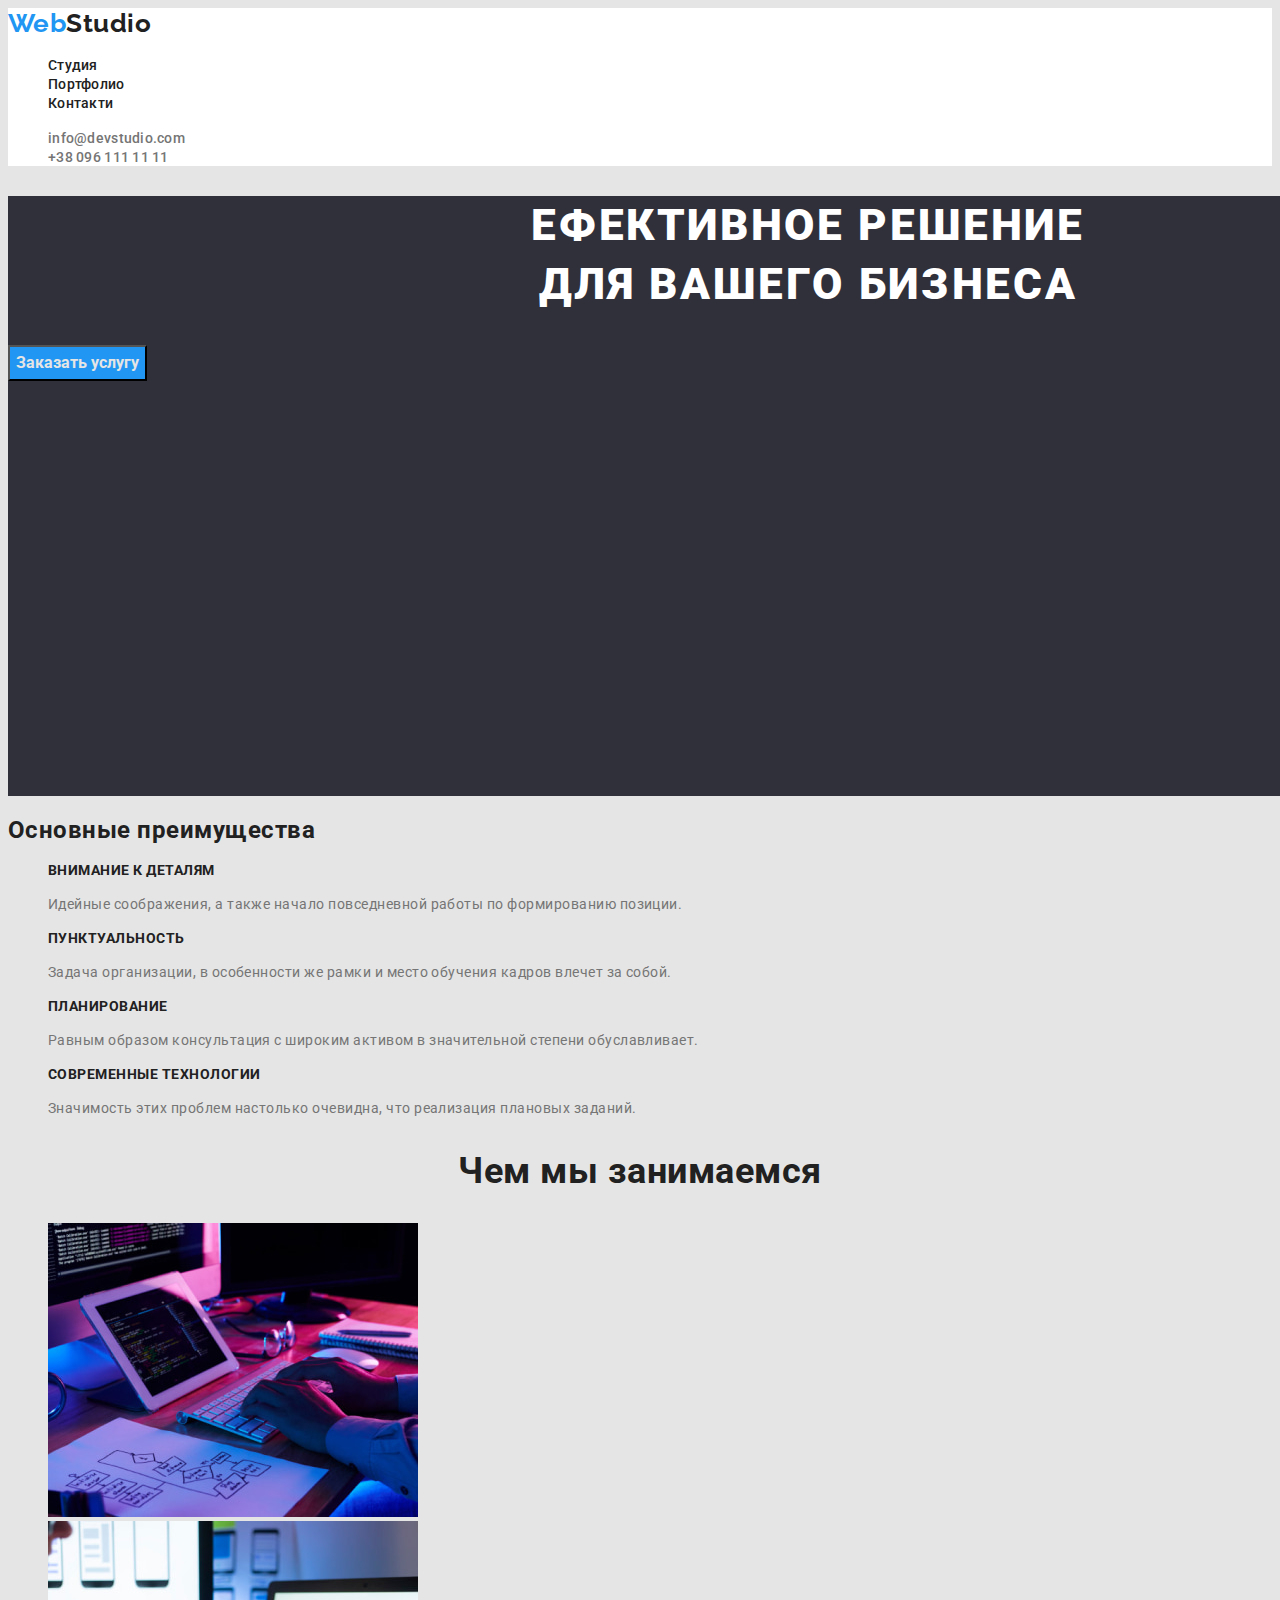
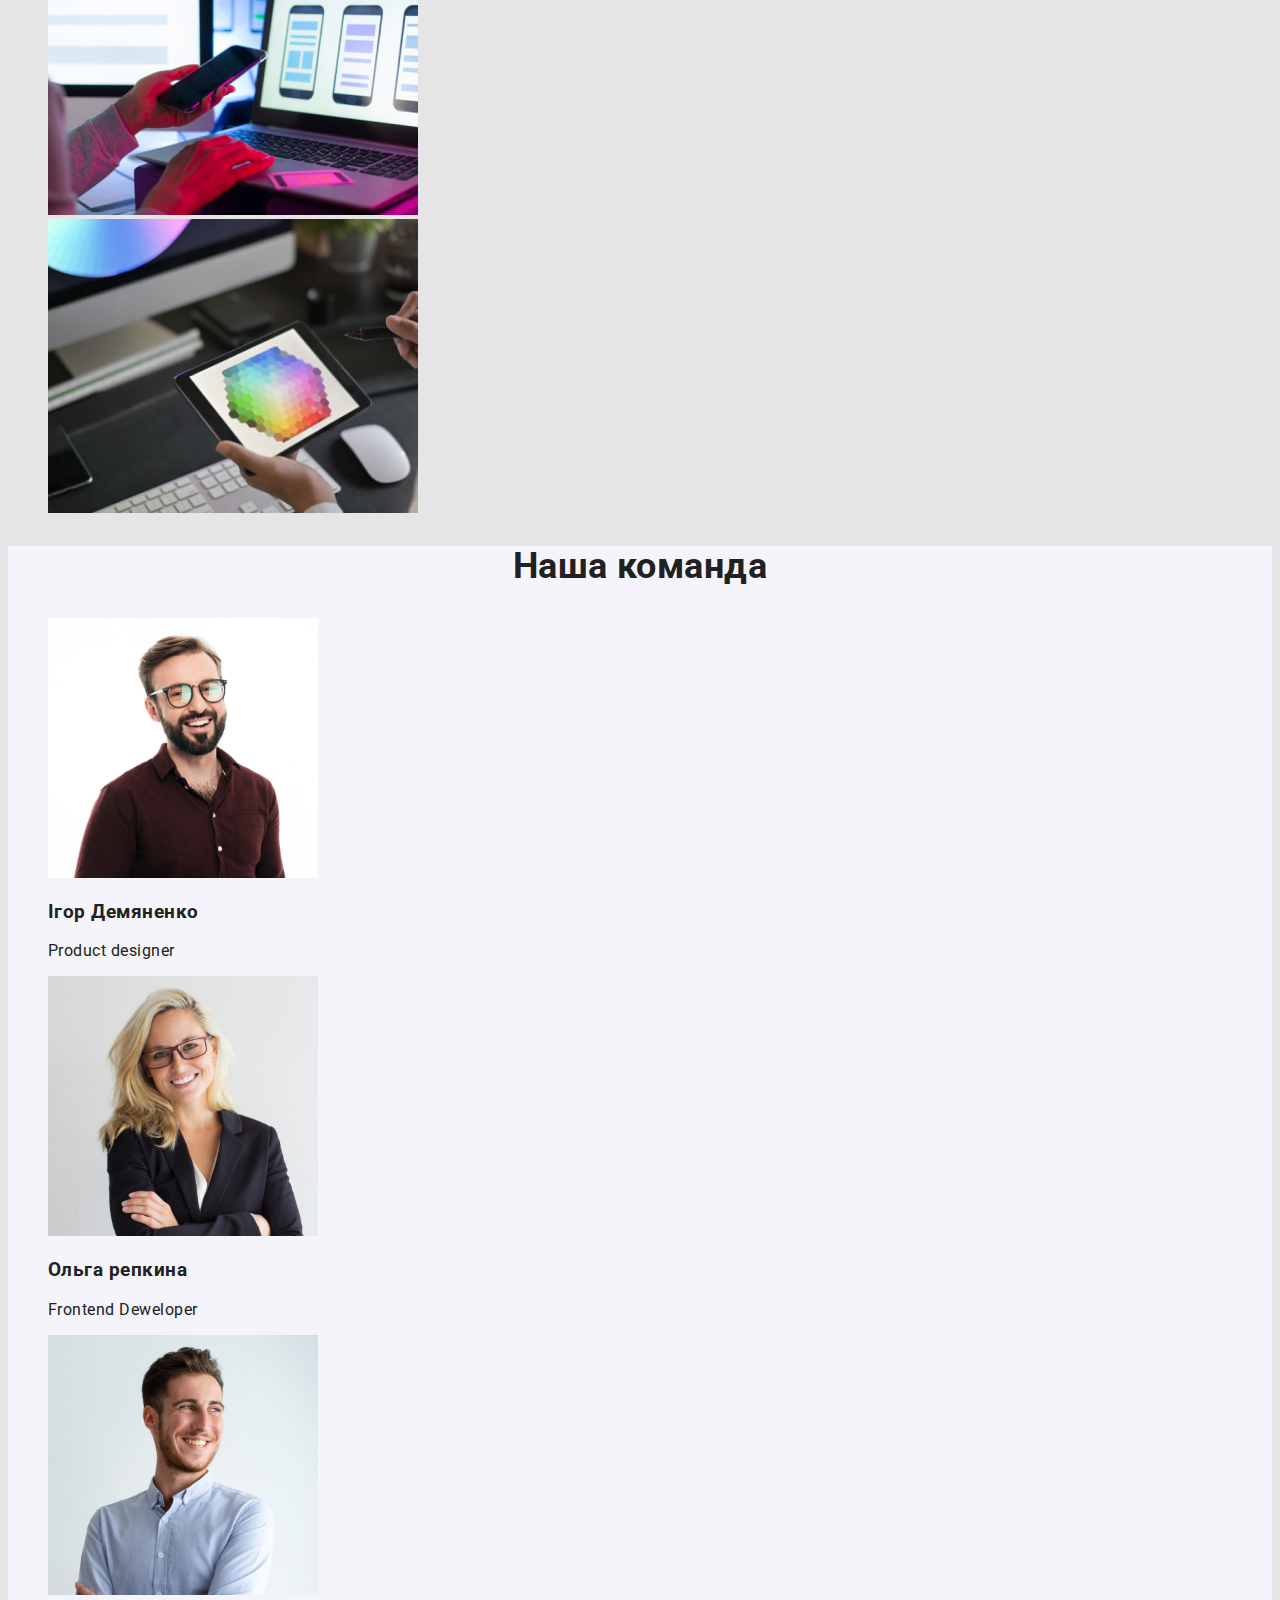
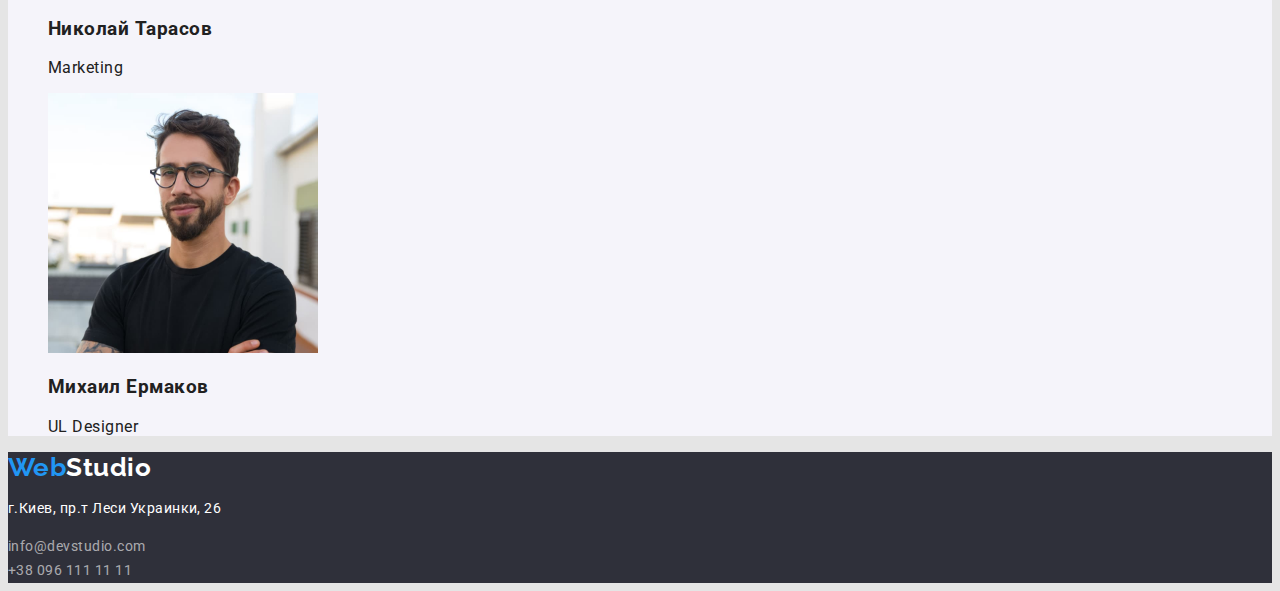
==== index.html @ 2da5a62d "Initial commit" ====
<!DOCTYPE html>
<html lang="ru">
  <head>
    <meta charset="UTF-8" />
    <meta http-equiv="X-UA-Compatible" content="IE=edge" />
    <meta name="viewport" content="width=device-width, initial-scale=1.0" />
    <title>WebStudio</title>
    <link rel="preconnect" href="https://fonts.googleapis.com" />
    <link rel="preconnect" href="https://fonts.gstatic.com" crossorigin />
    <link
      href="https://fonts.googleapis.com/css2?family=Raleway:wght@700&family=Roboto:wght@400;500;700;900&display=swap"
      rel="stylesheet"
    />
    <link rel="stylesheet" href="./css/styles.css" />
  </head>
  <body>
    <!--Header-->
    <header class="header">
      <nav>
        <a class="logo-top" href="./index.html"><span class="web">Web</span>Studio</a>
        <ul class="navigation">
          <li><a class="nav-link" href="./studio.html">Студия</a></li>
          <li>
            <a class="nav-link" href="./portfolio.html">Портфолио</a>
          </li>
          <li><a class="nav-link" href="#">Контакти</a></li>
        </ul>
      </nav>
      <ul>
        <li><a class="top-contact" href="mailto:info@devstudio.com">info@devstudio.com</a></li>
        <li><a class="top-contact" href="tel:+380961111111">+38 096 111 11 11</a></li>
      </ul>
    </header>

    <!--title-->
    <main>
      <section class="first-sec">
        <h1 class="main-title">
          Eфективное решение<br />
          для вашего бизнеса
        </h1>
        <button class="btn primary" type="button">Заказать услугу</button>
      </section>

      <!--advantages-->
      <section class="advantages">
        <h2 class="advantages-title">Основные преимущества</h2>
        <ul class="adv-list">
          <li class="adv-item">
            <h3 class="adv-title">Внимание к деталям</h3>
            <p class="adv-text">
              Идейные соображения, а также начало повседневной работы по формированию позиции.
            </p>
          </li>
          <li class="adv-item">
            <h3 class="adv-title">Пунктуальность</h3>
            <p class="adv-text">
              Задача организации, в особенности же рамки и место обучения кадров влечет за собой.
            </p>
          </li>
          <li class="adv-item">
            <h3 class="adv-title">Планирование</h3>
            <p class="adv-text">
              Равным образом консультация с широким активом в значительной степени обуславливает.
            </p>
          </li>
          <li class="adv-item">
            <h3 class="adv-title">Современные технологии</h3>
            <p class="adv-text">
              Значимость этих проблем настолько очевидна, что реализация плановых заданий.
            </p>
          </li>
        </ul>
      </section>

      <!--our-work-->
      <section class="our-work">
        <h2 class="section-title">Чем мы занимаемся</h2>
        <ul class="work-list">
          <li class="work-item">
            <img class="work-image" src="./images/work/box1.jpg" alt="разметка" />
          </li>
          <li class="work-item">
            <img class="work-image" src="./images/work/box2.jpg" alt="подбор стилей" />
          </li>
          <li class="work-item">
            <img class="work-image" src="./images/work/box3.jpg" alt="подбор цветов" />
          </li>
        </ul>
      </section>
      <!--Our-team-->
      <section class="our-members names">
        <h2 class="section-title">Наша команда</h2>
        <ul class="team-list">
          <li class="team-member">
            <img src="./images/employees/emp1.jpg" alt="Ігор Демяненко" width="270" />
            <h3 class="mbr-name">Ігор Демяненко</h3>
            <p class="mbr-text">Product designer</p>
          </li>
          <li class="team-member">
            <img src="./images/employees/emp2.jpg" alt="Ольга репкина" width="270" />
            <h3 class="mbr-name">Ольга репкина</h3>
            <p class="mbr-text">Frontend Deweloper</p>
          </li>

          <li class="team-member">
            <img src="./images/employees/emp3.jpg" alt="Николай Тарасов" width="270" />
            <h3 class="mbr-name">Николай Тарасов</h3>
            <p class="mbr-text">Marketing</p>
          </li>

          <li class="team-member">
            <img src="./images/employees/emp4.jpg" alt="Михаил Ермаков" width="270" />
            <h3 class="mbr-name">Михаил Ермаков</h3>
            <p class="mbr-text">UL Designer</p>
          </li>
        </ul>
      </section>
    </main>
    <!--footer -->
    <footer class="footer">
      <a class="logo-bot" href="info@dvstudio.com"><span class="web">Web</span>Studio</a>
      <address class="main-adress">
        <p class="street">г.Киев, пр.т Леси Украинки, 26</p>
        <a class="bot-contact" href="mailto:info@devstudio.com">info@devstudio.com</a>
        <br />
        <a class="bot-contact" href="tel:+380961111111">+38 096 111 11 11</a>
      </address>
    </footer>
  </body>
</html>
---- css/styles.css ----
:root {
  --bgc-color-white: #e5e5e5;
  --title-text-color: #212121;
  --accent-color: #2196f3;
  --paragraf-color: #757575;
  --bot-contact-rgb: rgba(255, 255, 255, 0.6);
  --footer-color: #2f303a;
  --main-font: Roboto;
}
body {
  font-family: Roboto, sans-serif;
  background-color: var(--bgc-color-white);
  color: var(--title-text-color);
  letter-spacing: 0.03em;
}

a {
  color: inherit;
  text-decoration: none;
}

ul {
  list-style: none;
}

/* Header */
.header {
  background-color: #ffffff;
}

.logo-top,
.logo-bot,
.web {
  font-family: 'Raleway';
  font-weight: 700;
  font-size: 26px;
  line-height: 1.2;
}

.logo-bot {
  color: #ffffff;
}
.web {
  color: var(--accent-color);
}

/* Main Nav */

.navigation .nav-link {
  color: var(--title-text-color);
  font-weight: 500;
  font-size: 14px;
  line-height: 1.14;
  letter-spacing: 0.02em;
}
.nav-link:hover,
.nav-link:focus,
.nav-link:active {
  color: var(--accent-color);
}

/* Contact */
.top-contact {
  font-weight: 500;
  font-size: 14px;
  line-height: 1.14;
  letter-spacing: 0.02em;
  color: var(--paragraf-color);
}

.top-contact:hover,
.top-contact:focus {
  color: var(--accent-color);
}

/* title-section */
.first-sec {
  width: 1600px;
  height: 600px;
  left: 0px;
  top: 80px;
  background-color: var(--footer-color);
}
.main-title {
  font-weight: 900;
  font-size: 44px;
  line-height: 1.36;
  text-align: center;
  letter-spacing: 0.06em;
  text-transform: uppercase;
  color: #ffffff;
}

.btn {
  font-family: inherit;
  cursor: pointer;
  text-align: center;
}
.btn.primary {
  font-weight: 700;
  font-size: 16px;
  line-height: 1.9;
  background-color: var(--accent-color);
  color: var(--bgc-color-white);
}

.btn.secondary {
  font-weight: 500;
  font-size: 16px;
  line-height: 1.6;
  background-color: #f5f4fa;
}
.btn.secondary:hover,
.btn.secondary:focus {
  background-color: var(--accent-color);
  color: var(--bgc-color-white);
}

/* advantages */
.adv-title {
  font-weight: 700;
  font-size: 14px;
  line-height: 1.14;
  text-transform: uppercase;
  color: var(--title-color-black);
}
.adv-text {
  font-size: 14px;
  line-height: 1.71;
  color: var(--paragraf-color);
}
/* Our-work */
.section-title {
  font-weight: 700;
  font-size: 36px;
  line-height: 1.16;
  text-align: center;
}

/* Our Team */
.names {
  background-color: #f5f4fa;
}

/* Footer */

.footer {
  background-color: var(--footer-color);
}

.main-adress {
  font-style: normal;
  font-size: 14px;
  line-height: 1.71;
  color: var(--bot-contact-rgb);
}
.street {
  color: #ffffff;
}

.bot-contact:hover,
.bot-contact:focus {
  color: var(--accent-color);
}

/* portfolio title */
.prt-title {
  font-weight: 700;
  font-size: 18px;
  line-height: 2;
  letter-spacing: 0.06em;
}
/* portfolio text */
.prt-text {
  font-size: 16px;
  line-height: 1.9;
  color: var(--paragraf-color);
}
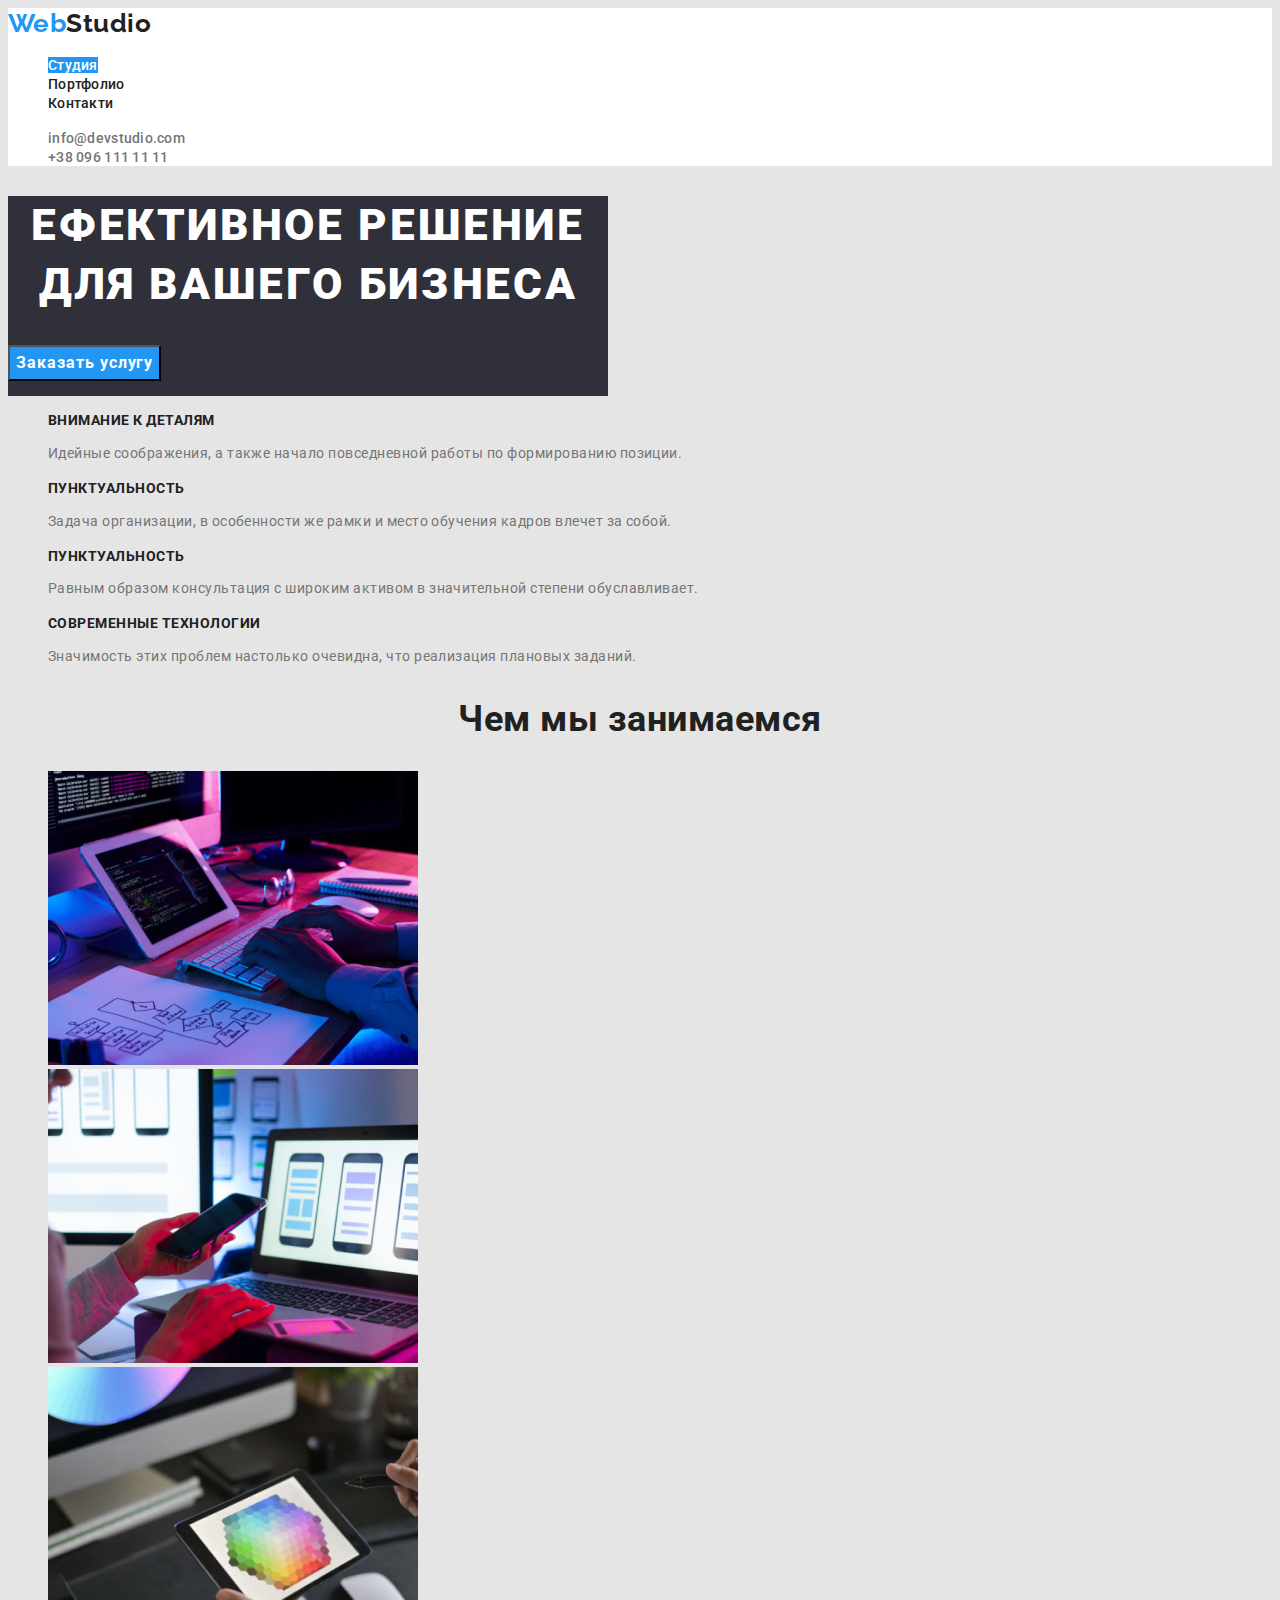
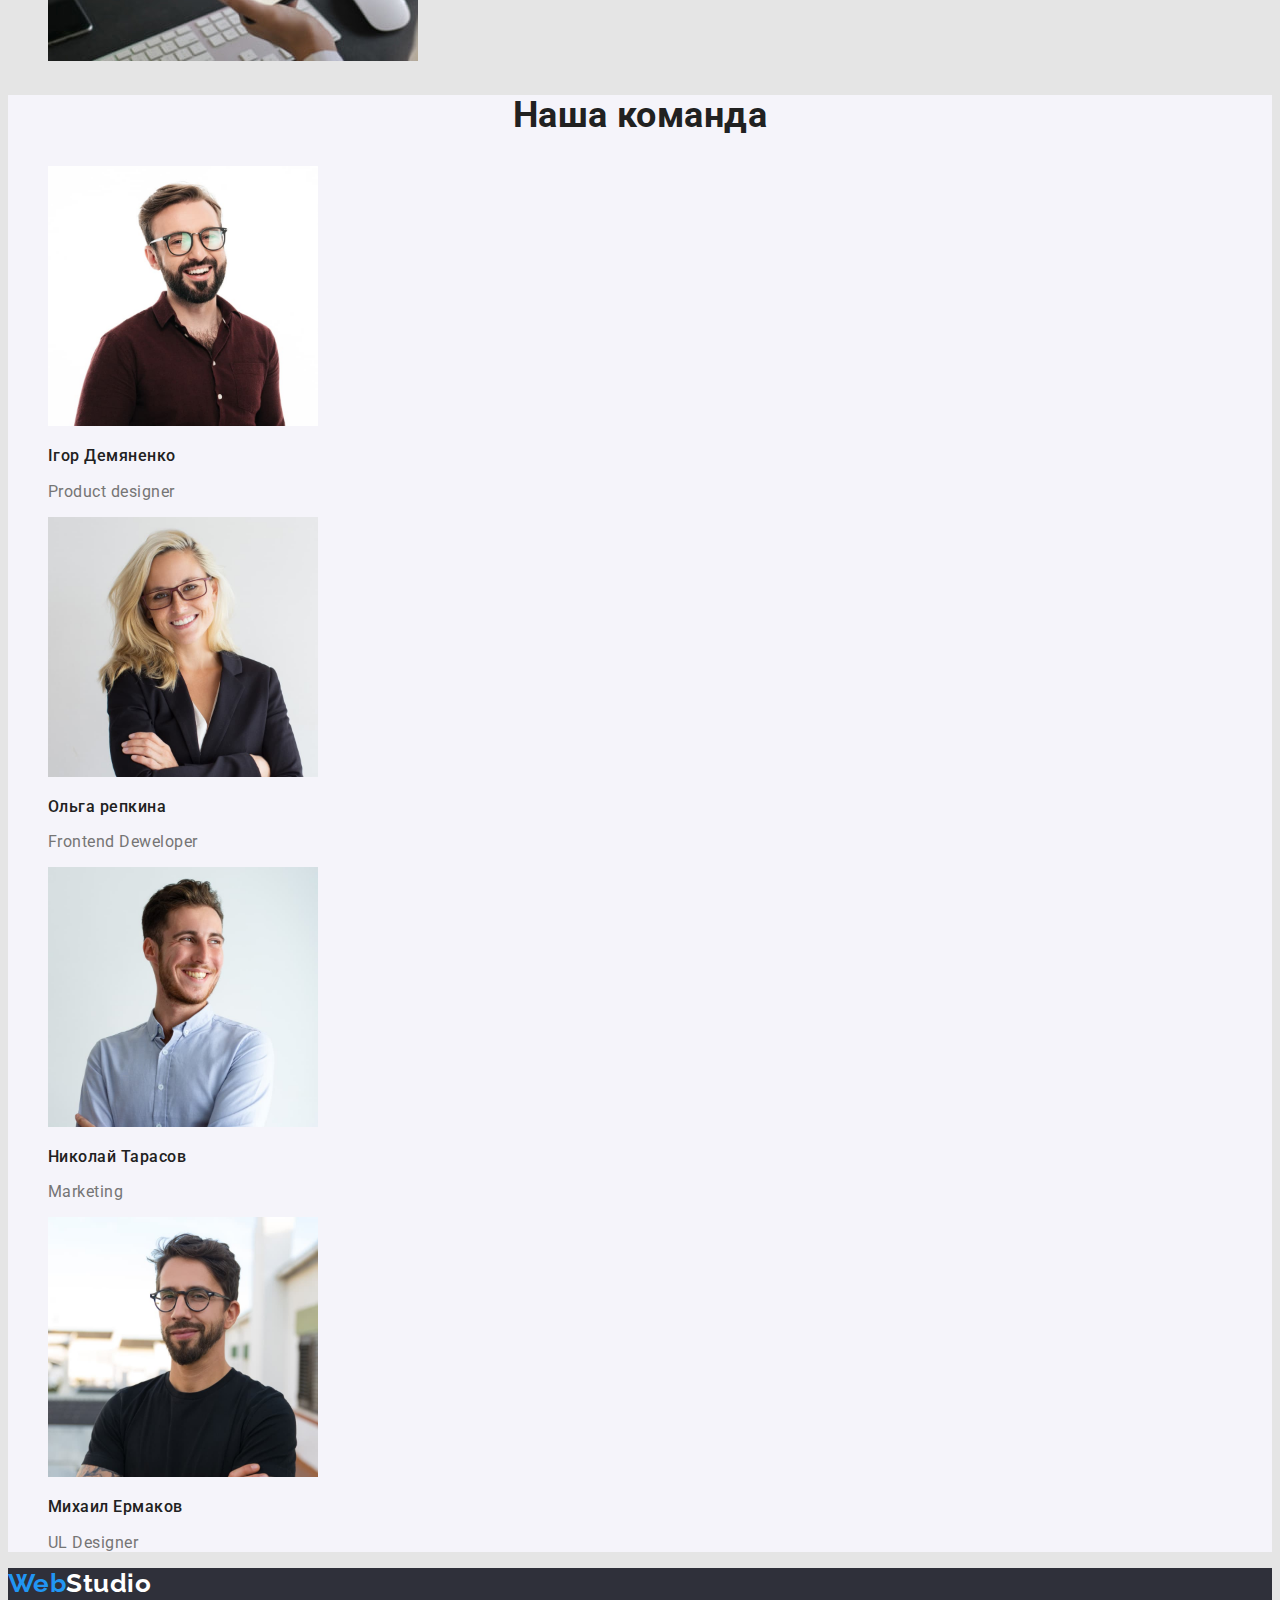
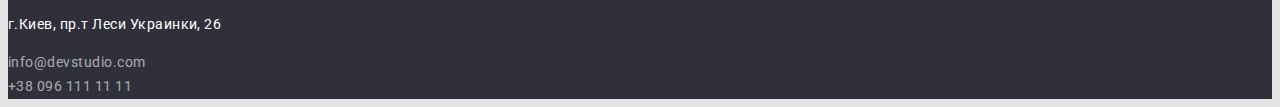
==== commit 3db93131: "ss" ====
--- a/index.html
+++ b/index.html
@@ -14,16 +14,20 @@
     <link rel="stylesheet" href="./css/styles.css" />
   </head>
   <body>
-    <!--Header-->
+    <!-- Header -->
     <header class="header">
       <nav>
         <a class="logo-top" href="./index.html"><span class="web">Web</span>Studio</a>
         <ul class="navigation">
-          <li><a class="nav-link" href="./studio.html">Студия</a></li>
+          <li>
+            <a class="nav-link current" href="./index.html">Студия</a>
+          </li>
           <li>
             <a class="nav-link" href="./portfolio.html">Портфолио</a>
           </li>
-          <li><a class="nav-link" href="#">Контакти</a></li>
+          <li>
+            <a class="nav-link" href="./portfolio.html">Контакти</a>
+          </li>
         </ul>
       </nav>
       <ul>
@@ -31,7 +35,6 @@
         <li><a class="top-contact" href="tel:+380961111111">+38 096 111 11 11</a></li>
       </ul>
     </header>
-
     <!--title-->
     <main>
       <section class="first-sec">
@@ -42,48 +45,47 @@
         <button class="btn primary" type="button">Заказать услугу</button>
       </section>
 
-      <!--advantages-->
-      <section class="advantages">
-        <h2 class="advantages-title">Основные преимущества</h2>
-        <ul class="adv-list">
-          <li class="adv-item">
-            <h3 class="adv-title">Внимание к деталям</h3>
-            <p class="adv-text">
+      <!--Advantages-->
+      <section>
+        <h2 class="hidden">Преимущества</h2>
+        <ul>
+          <li>
+            <h3 class="advantages-title">Внимание к деталям</h3>
+            <p class="advantages-text">
               Идейные соображения, а также начало повседневной работы по формированию позиции.
             </p>
           </li>
-          <li class="adv-item">
-            <h3 class="adv-title">Пунктуальность</h3>
-            <p class="adv-text">
+          <li>
+            <h3 class="advantages-title">Пунктуальность</h3>
+            <p class="advantages-text">
               Задача организации, в особенности же рамки и место обучения кадров влечет за собой.
             </p>
           </li>
-          <li class="adv-item">
-            <h3 class="adv-title">Планирование</h3>
-            <p class="adv-text">
+          <li>
+            <h3 class="advantages-title">Пунктуальность</h3>
+            <p class="advantages-text">
               Равным образом консультация с широким активом в значительной степени обуславливает.
             </p>
           </li>
-          <li class="adv-item">
-            <h3 class="adv-title">Современные технологии</h3>
-            <p class="adv-text">
+          <li>
+            <h3 class="advantages-title">Современные технологии</h3>
+            <p class="advantages-text">
               Значимость этих проблем настолько очевидна, что реализация плановых заданий.
             </p>
           </li>
         </ul>
       </section>
-
       <!--our-work-->
       <section class="our-work">
         <h2 class="section-title">Чем мы занимаемся</h2>
         <ul class="work-list">
-          <li class="work-item">
+          <li>
             <img class="work-image" src="./images/work/box1.jpg" alt="разметка" />
           </li>
-          <li class="work-item">
+          <li>
             <img class="work-image" src="./images/work/box2.jpg" alt="подбор стилей" />
           </li>
-          <li class="work-item">
+          <li>
             <img class="work-image" src="./images/work/box3.jpg" alt="подбор цветов" />
           </li>
         </ul>
@@ -92,24 +94,24 @@
       <section class="our-members names">
         <h2 class="section-title">Наша команда</h2>
         <ul class="team-list">
-          <li class="team-member">
+          <li>
             <img src="./images/employees/emp1.jpg" alt="Ігор Демяненко" width="270" />
             <h3 class="mbr-name">Ігор Демяненко</h3>
             <p class="mbr-text">Product designer</p>
           </li>
-          <li class="team-member">
+          <li>
             <img src="./images/employees/emp2.jpg" alt="Ольга репкина" width="270" />
             <h3 class="mbr-name">Ольга репкина</h3>
             <p class="mbr-text">Frontend Deweloper</p>
           </li>
 
-          <li class="team-member">
+          <li>
             <img src="./images/employees/emp3.jpg" alt="Николай Тарасов" width="270" />
             <h3 class="mbr-name">Николай Тарасов</h3>
             <p class="mbr-text">Marketing</p>
           </li>
 
-          <li class="team-member">
+          <li>
             <img src="./images/employees/emp4.jpg" alt="Михаил Ермаков" width="270" />
             <h3 class="mbr-name">Михаил Ермаков</h3>
             <p class="mbr-text">UL Designer</p>
--- a/css/styles.css
+++ b/css/styles.css
@@ -6,9 +6,10 @@
   --bot-contact-rgb: rgba(255, 255, 255, 0.6);
   --footer-color: #2f303a;
   --main-font: Roboto;
+  --white-color: #ffffff;
 }
 body {
-  font-family: Roboto, sans-serif;
+  font-family: 'Roboto', 'sans-serif';
   background-color: var(--bgc-color-white);
   color: var(--title-text-color);
   letter-spacing: 0.03em;
@@ -23,9 +24,12 @@
   list-style: none;
 }
 
+.hidden {
+  display: none;
+}
 /* Header */
 .header {
-  background-color: #ffffff;
+  background-color: var(--white-color);
 }
 
 .logo-top,
@@ -38,7 +42,7 @@
 }
 
 .logo-bot {
-  color: #ffffff;
+  color: var(--white-color);
 }
 .web {
   color: var(--accent-color);
@@ -53,10 +57,15 @@
   line-height: 1.14;
   letter-spacing: 0.02em;
 }
-.nav-link:hover,
-.nav-link:focus,
-.nav-link:active {
+.navigation .nav-link:hover,
+.navigation .nav-link:focus,
+.navigation .nav-link:active {
   color: var(--accent-color);
+}
+
+.nav-link.current {
+  background-color: var(--accent-color);
+  color: var(--white-color);
 }
 
 /* Contact */
@@ -75,8 +84,8 @@
 
 /* title-section */
 .first-sec {
-  width: 1600px;
-  height: 600px;
+  width: 600px;
+  height: 200px;
   left: 0px;
   top: 80px;
   background-color: var(--footer-color);
@@ -88,50 +97,51 @@
   text-align: center;
   letter-spacing: 0.06em;
   text-transform: uppercase;
-  color: #ffffff;
+  color: var(--white-color);
 }
 
 .btn {
   font-family: inherit;
   cursor: pointer;
   text-align: center;
+  letter-spacing: inherit;
 }
 .btn.primary {
+  position: absolute;
   font-weight: 700;
   font-size: 16px;
   line-height: 1.9;
+  letter-spacing: 0.06em;
   background-color: var(--accent-color);
-  color: var(--bgc-color-white);
+  color: var(--white-color);
 }
 
 .btn.secondary {
   font-weight: 500;
   font-size: 16px;
   line-height: 1.6;
+  text-align: center;
   background-color: #f5f4fa;
 }
 .btn.secondary:hover,
 .btn.secondary:focus {
   background-color: var(--accent-color);
-  color: var(--bgc-color-white);
+  color: var(--white-color);
 }
 
 /* advantages */
-.adv-title {
-  font-weight: 700;
+.advantages-title {
   font-size: 14px;
-  line-height: 1.14;
+  line-height: 1.142;
   text-transform: uppercase;
-  color: var(--title-color-black);
 }
-.adv-text {
+.advantages-text {
   font-size: 14px;
   line-height: 1.71;
   color: var(--paragraf-color);
 }
 /* Our-work */
 .section-title {
-  font-weight: 700;
   font-size: 36px;
   line-height: 1.16;
   text-align: center;
@@ -140,6 +150,17 @@
 /* Our Team */
 .names {
   background-color: #f5f4fa;
+}
+
+.mbr-name {
+  font-weight: 500;
+  font-size: 16px;
+  line-height: 1.2;
+}
+.mbr-text {
+  font-size: 16px;
+  line-height: 1.2;
+  color: var(--paragraf-color);
 }
 
 /* Footer */
@@ -155,7 +176,7 @@
   color: var(--bot-contact-rgb);
 }
 .street {
-  color: #ffffff;
+  color: var(--white-color);
 }
 
 .bot-contact:hover,
@@ -164,8 +185,8 @@
 }
 
 /* portfolio title */
+
 .prt-title {
-  font-weight: 700;
   font-size: 18px;
   line-height: 2;
   letter-spacing: 0.06em;
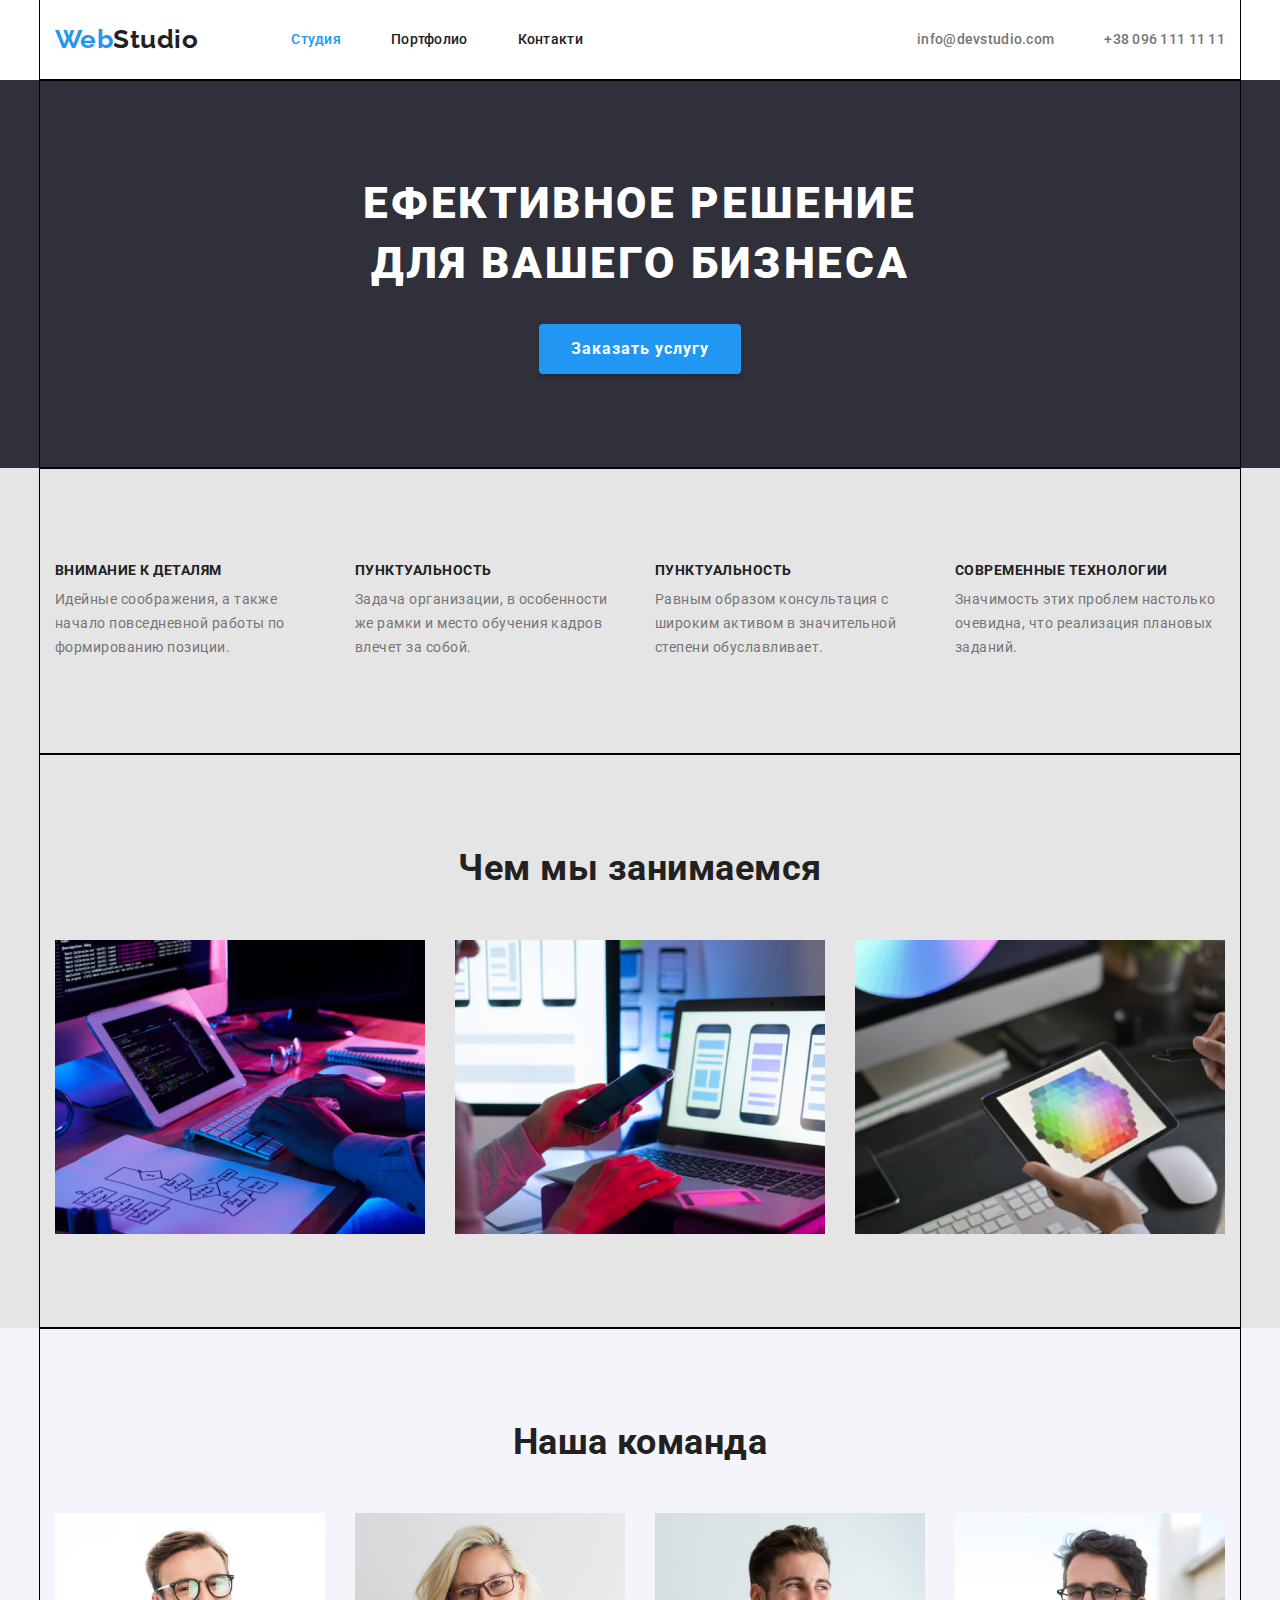
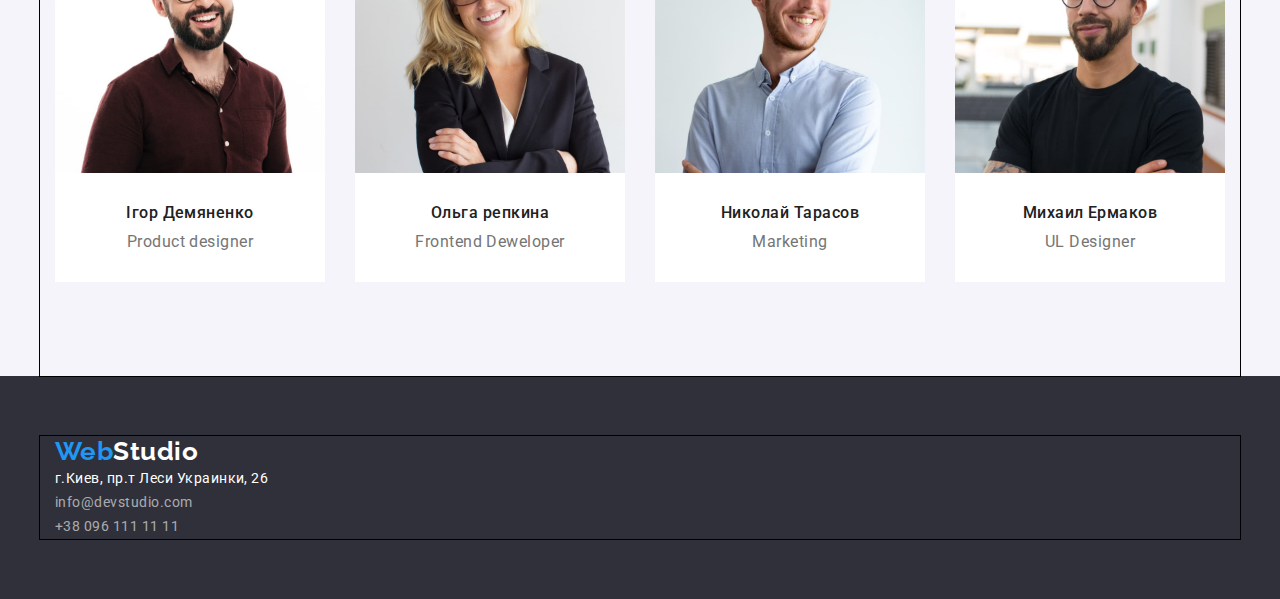
==== commit eab0a419: "flex positionaning" ====
--- a/index.html
+++ b/index.html
@@ -11,123 +11,145 @@
       href="https://fonts.googleapis.com/css2?family=Raleway:wght@700&family=Roboto:wght@400;500;700;900&display=swap"
       rel="stylesheet"
     />
+    <link
+      rel="stylesheet"
+      href="https://cdnjs.cloudflare.com/ajax/libs/modern-normalize/1.1.0/modern-normalize.min.css"
+    />
     <link rel="stylesheet" href="./css/styles.css" />
   </head>
   <body>
     <!-- Header -->
     <header class="header">
-      <nav>
-        <a class="logo-top" href="./index.html"><span class="web">Web</span>Studio</a>
-        <ul class="navigation">
-          <li>
-            <a class="nav-link current" href="./index.html">Студия</a>
+      <div class="container head-nav">
+        <nav class="head-nav">
+          <a class="logo-top" href="./index.html"><span class="web">Web</span>Studio</a>
+          <ul class="navigation">
+            <li class="nav-item">
+              <a class="nav-link current" href="./index.html">Студия</a>
+            </li>
+            <li class="nav-item">
+              <a class="nav-link" href="./portfolio.html">Портфолио</a>
+            </li>
+            <li class="nav-item">
+              <a class="nav-link" href="./portfolio.html">Контакти</a>
+            </li>
+          </ul>
+        </nav>
+        <ul class="contact-list">
+          <li class="contact-item">
+            <a class="top-contact" href="mailto:info@devstudio.com">info@devstudio.com</a>
           </li>
-          <li>
-            <a class="nav-link" href="./portfolio.html">Портфолио</a>
-          </li>
-          <li>
-            <a class="nav-link" href="./portfolio.html">Контакти</a>
+          <li class="contact-item">
+            <a class="top-contact" href="tel:+380961111111">+38 096 111 11 11</a>
           </li>
         </ul>
-      </nav>
-      <ul>
-        <li><a class="top-contact" href="mailto:info@devstudio.com">info@devstudio.com</a></li>
-        <li><a class="top-contact" href="tel:+380961111111">+38 096 111 11 11</a></li>
-      </ul>
+      </div>
     </header>
     <!--title-->
+
     <main>
       <section class="first-sec">
-        <h1 class="main-title">
-          Eфективное решение<br />
-          для вашего бизнеса
-        </h1>
-        <button class="btn primary" type="button">Заказать услугу</button>
+        <div class="container hero">
+          <h1 class="main-title">
+            Eфективное решение<br />
+            для вашего бизнеса
+          </h1>
+          <button class="btn primary" type="button">Заказать услугу</button>
+        </div>
       </section>
 
       <!--Advantages-->
-      <section>
-        <h2 class="hidden">Преимущества</h2>
-        <ul>
-          <li>
-            <h3 class="advantages-title">Внимание к деталям</h3>
-            <p class="advantages-text">
-              Идейные соображения, а также начало повседневной работы по формированию позиции.
-            </p>
-          </li>
-          <li>
-            <h3 class="advantages-title">Пунктуальность</h3>
-            <p class="advantages-text">
-              Задача организации, в особенности же рамки и место обучения кадров влечет за собой.
-            </p>
-          </li>
-          <li>
-            <h3 class="advantages-title">Пунктуальность</h3>
-            <p class="advantages-text">
-              Равным образом консультация с широким активом в значительной степени обуславливает.
-            </p>
-          </li>
-          <li>
-            <h3 class="advantages-title">Современные технологии</h3>
-            <p class="advantages-text">
-              Значимость этих проблем настолько очевидна, что реализация плановых заданий.
-            </p>
-          </li>
-        </ul>
+      <section class="advantages">
+        <div class="container advant">
+          <h2 class="hidden">Преимущества</h2>
+          <ul class="advantages-list">
+            <li class="adv-item">
+              <h3 class="advantages-title">Внимание к деталям</h3>
+              <p class="advantages-text">
+                Идейные соображения, а также начало повседневной работы по формированию позиции.
+              </p>
+            </li>
+            <li class="adv-item">
+              <h3 class="advantages-title">Пунктуальность</h3>
+              <p class="advantages-text">
+                Задача организации, в особенности же рамки и место обучения кадров влечет за собой.
+              </p>
+            </li>
+            <li class="adv-item">
+              <h3 class="advantages-title">Пунктуальность</h3>
+              <p class="advantages-text">
+                Равным образом консультация с широким активом в значительной степени обуславливает.
+              </p>
+            </li>
+            <li class="adv-item">
+              <h3 class="advantages-title">Современные технологии</h3>
+              <p class="advantages-text">
+                Значимость этих проблем настолько очевидна, что реализация плановых заданий.
+              </p>
+            </li>
+          </ul>
+        </div>
       </section>
+
       <!--our-work-->
       <section class="our-work">
-        <h2 class="section-title">Чем мы занимаемся</h2>
-        <ul class="work-list">
-          <li>
-            <img class="work-image" src="./images/work/box1.jpg" alt="разметка" />
-          </li>
-          <li>
-            <img class="work-image" src="./images/work/box2.jpg" alt="подбор стилей" />
-          </li>
-          <li>
-            <img class="work-image" src="./images/work/box3.jpg" alt="подбор цветов" />
-          </li>
-        </ul>
+        <div class="container work">
+          <h2 class="section-title">Чем мы занимаемся</h2>
+          <ul class="work-list">
+            <li class="img-item">
+              <img class="work-image" src="./images/work/box1.jpg" alt="разметка" />
+            </li>
+            <li class="img-item">
+              <img class="work-image" src="./images/work/box2.jpg" alt="подбор стилей" />
+            </li>
+            <li class="img-item">
+              <img class="work-image" src="./images/work/box3.jpg" alt="подбор цветов" />
+            </li>
+          </ul>
+        </div>
       </section>
       <!--Our-team-->
-      <section class="our-members names">
-        <h2 class="section-title">Наша команда</h2>
-        <ul class="team-list">
-          <li>
-            <img src="./images/employees/emp1.jpg" alt="Ігор Демяненко" width="270" />
-            <h3 class="mbr-name">Ігор Демяненко</h3>
-            <p class="mbr-text">Product designer</p>
-          </li>
-          <li>
-            <img src="./images/employees/emp2.jpg" alt="Ольга репкина" width="270" />
-            <h3 class="mbr-name">Ольга репкина</h3>
-            <p class="mbr-text">Frontend Deweloper</p>
-          </li>
+      <section class="our-members">
+        <div class="container team">
+          <h2 class="section-title">Наша команда</h2>
+          <ul class="img-list">
+            <li class="team-item">
+              <img src="./images/employees/emp1.jpg" alt="Ігор Демяненко" width="270" />
+              <h3 class="mbr-name">Ігор Демяненко</h3>
+              <p class="mbr-text">Product designer</p>
+            </li>
+            <li class="team-item">
+              <img src="./images/employees/emp2.jpg" alt="Ольга репкина" width="270" />
+              <h3 class="mbr-name">Ольга репкина</h3>
+              <p class="mbr-text">Frontend Deweloper</p>
+            </li>
 
-          <li>
-            <img src="./images/employees/emp3.jpg" alt="Николай Тарасов" width="270" />
-            <h3 class="mbr-name">Николай Тарасов</h3>
-            <p class="mbr-text">Marketing</p>
-          </li>
+            <li class="team-item">
+              <img src="./images/employees/emp3.jpg" alt="Николай Тарасов" width="270" />
+              <h3 class="mbr-name">Николай Тарасов</h3>
+              <p class="mbr-text">Marketing</p>
+            </li>
 
-          <li>
-            <img src="./images/employees/emp4.jpg" alt="Михаил Ермаков" width="270" />
-            <h3 class="mbr-name">Михаил Ермаков</h3>
-            <p class="mbr-text">UL Designer</p>
-          </li>
-        </ul>
+            <li class="team-item">
+              <img src="./images/employees/emp4.jpg" alt="Михаил Ермаков" width="270" />
+              <h3 class="mbr-name">Михаил Ермаков</h3>
+              <p class="mbr-text">UL Designer</p>
+            </li>
+          </ul>
+        </div>
       </section>
     </main>
     <!--footer -->
     <footer class="footer">
-      <a class="logo-bot" href="info@dvstudio.com"><span class="web">Web</span>Studio</a>
-      <address class="main-adress">
-        <p class="street">г.Киев, пр.т Леси Украинки, 26</p>
-        <a class="bot-contact" href="mailto:info@devstudio.com">info@devstudio.com</a>
-        <br />
-        <a class="bot-contact" href="tel:+380961111111">+38 096 111 11 11</a>
-      </address>
+      <div class="container">
+        <a class="logo-bot" href="info@dvstudio.com"><span class="web">Web</span>Studio</a>
+        <address class="main-adress">
+          <p class="street">г.Киев, пр.т Леси Украинки, 26</p>
+          <a class="bot-contact" href="mailto:info@devstudio.com">info@devstudio.com</a>
+          <br />
+          <a class="bot-contact" href="tel:+380961111111">+38 096 111 11 11</a>
+        </address>
+      </div>
     </footer>
   </body>
 </html>
--- a/css/styles.css
+++ b/css/styles.css
@@ -5,11 +5,12 @@
   --paragraf-color: #757575;
   --bot-contact-rgb: rgba(255, 255, 255, 0.6);
   --footer-color: #2f303a;
+  --white-color: #ffffff;
+  /* Fonts */
   --main-font: Roboto;
-  --white-color: #ffffff;
 }
 body {
-  font-family: 'Roboto', 'sans-serif';
+  font-family: 'Roboto', sans-serif;
   background-color: var(--bgc-color-white);
   color: var(--title-text-color);
   letter-spacing: 0.03em;
@@ -20,7 +21,20 @@
   text-decoration: none;
 }
 
-ul {
+img {
+  display: block;
+}
+
+h1,
+h2,
+h3,
+h4,
+h5,
+h6,
+ul,
+p {
+  margin: 0;
+  padding: 0;
   list-style: none;
 }
 
@@ -30,6 +44,15 @@
 /* Header */
 .header {
   background-color: var(--white-color);
+}
+
+.container {
+  outline: solid 1px black;
+  margin-left: auto;
+  margin-right: auto;
+  width: 1200px;
+  padding-left: 15px;
+  padding-right: 15px;
 }
 
 .logo-top,
@@ -49,8 +72,34 @@
 }
 
 /* Main Nav */
-
+.head-nav {
+  display: flex;
+  align-items: center;
+}
+.navigation {
+  margin-left: 93px;
+}
+
+.contact-list {
+  margin-left: auto;
+}
+.navigation,
+.contact-list {
+  display: flex;
+}
+
+.contact-item:not(:last-child) {
+  margin-right: 50px;
+}
+.nav-item:not(:last-child) {
+  margin-right: 50px;
+}
+.top-contact,
+.nav-link {
+  padding: 32px 0px;
+}
 .navigation .nav-link {
+  display: block;
   color: var(--title-text-color);
   font-weight: 500;
   font-size: 14px;
@@ -64,8 +113,7 @@
 }
 
 .nav-link.current {
-  background-color: var(--accent-color);
-  color: var(--white-color);
+  color: var(--accent-color);
 }
 
 /* Contact */
@@ -75,6 +123,7 @@
   line-height: 1.14;
   letter-spacing: 0.02em;
   color: var(--paragraf-color);
+  display: block;
 }
 
 .top-contact:hover,
@@ -82,12 +131,14 @@
   color: var(--accent-color);
 }
 
-/* title-section */
+/* hero-section */
+.hero {
+  padding: 94px 0px;
+}
 .first-sec {
-  width: 600px;
-  height: 200px;
-  left: 0px;
-  top: 80px;
+  text-align: center;
+  align-items: center;
+
   background-color: var(--footer-color);
 }
 .main-title {
@@ -97,21 +148,31 @@
   text-align: center;
   letter-spacing: 0.06em;
   text-transform: uppercase;
+  margin-bottom: 30px;
+
   color: var(--white-color);
 }
 
 .btn {
+  border-radius: 4px;
+  min-width: 73px;
+
   font-family: inherit;
   cursor: pointer;
   text-align: center;
   letter-spacing: inherit;
 }
 .btn.primary {
-  position: absolute;
   font-weight: 700;
   font-size: 16px;
   line-height: 1.9;
   letter-spacing: 0.06em;
+
+  min-width: 200px;
+  border: none;
+  padding: 10px 32px;
+
+  box-shadow: 0px 4px 4px rgba(0, 0, 0, 0.15);
   background-color: var(--accent-color);
   color: var(--white-color);
 }
@@ -121,6 +182,9 @@
   font-size: 16px;
   line-height: 1.6;
   text-align: center;
+  padding: 6px 22px;
+  border: none;
+
   background-color: #f5f4fa;
 }
 .btn.secondary:hover,
@@ -130,34 +194,88 @@
 }
 
 /* advantages */
+
+.advant {
+  padding: 94px 0px;
+}
+.advantages-list {
+  display: flex;
+  flex-wrap: wrap;
+  justify-content: center;
+}
+
+.adv-item {
+  width: 270px;
+}
+.adv-item:not(:last-child) {
+  margin-right: 30px;
+}
+
 .advantages-title {
   font-size: 14px;
   line-height: 1.142;
   text-transform: uppercase;
-}
+  margin-bottom: 10px;
+}
+
 .advantages-text {
   font-size: 14px;
   line-height: 1.71;
   color: var(--paragraf-color);
 }
 /* Our-work */
+
+.work {
+  padding: 94px 0px;
+}
+.work-list {
+  display: flex;
+  justify-content: center;
+}
+.img-item:not(:last-child) {
+  margin-right: 30px;
+}
+
 .section-title {
   font-size: 36px;
   line-height: 1.16;
   text-align: center;
+  margin-bottom: 50px;
 }
 
 /* Our Team */
-.names {
+.our-members {
   background-color: #f5f4fa;
 }
+.container.team {
+  padding: 94px 0px;
+}
+
+.img-list {
+  display: flex;
+  flex-wrap: wrap;
+  justify-content: center;
+}
+.team-item:not(:last-child) {
+  margin-right: 30px;
+}
+.team-item {
+  background-color: var(--white-color);
+}
 
 .mbr-name {
+  text-align: center;
+  margin-bottom: 10px;
+  margin-top: 30px;
+
   font-weight: 500;
   font-size: 16px;
   line-height: 1.2;
 }
 .mbr-text {
+  text-align: center;
+  padding-bottom: 30px;
+
   font-size: 16px;
   line-height: 1.2;
   color: var(--paragraf-color);
@@ -167,6 +285,7 @@
 
 .footer {
   background-color: var(--footer-color);
+  padding: 60px 0px;
 }
 
 .main-adress {
@@ -186,14 +305,45 @@
 
 /* portfolio title */
 
+.header-prt {
+  background-color: var(--bgc-color-white);
+}
+.portfolio {
+  margin-bottom: 94px;
+}
 .prt-title {
   font-size: 18px;
   line-height: 2;
   letter-spacing: 0.06em;
 }
-/* portfolio text */
+
+/* Portfolio text */
+.gallery-list {
+  display: flex;
+  flex-wrap: wrap;
+  width: 370;
+}
+.galery-item {
+  margin-right: 30px;
+}
+
+.galery-item:nth-child(3n) {
+  margin-right: 0px;
+}
+.galery-item :nth-last-child(-n + 3) {
+  margin-bottom: 0;
+}
+
 .prt-text {
   font-size: 16px;
   line-height: 1.9;
   color: var(--paragraf-color);
 }
+.btn-list {
+  display: flex;
+  justify-content: center;
+  margin-bottom: 50px;
+}
+.btn-item:not(:last-child) {
+  margin-right: 8px;
+}
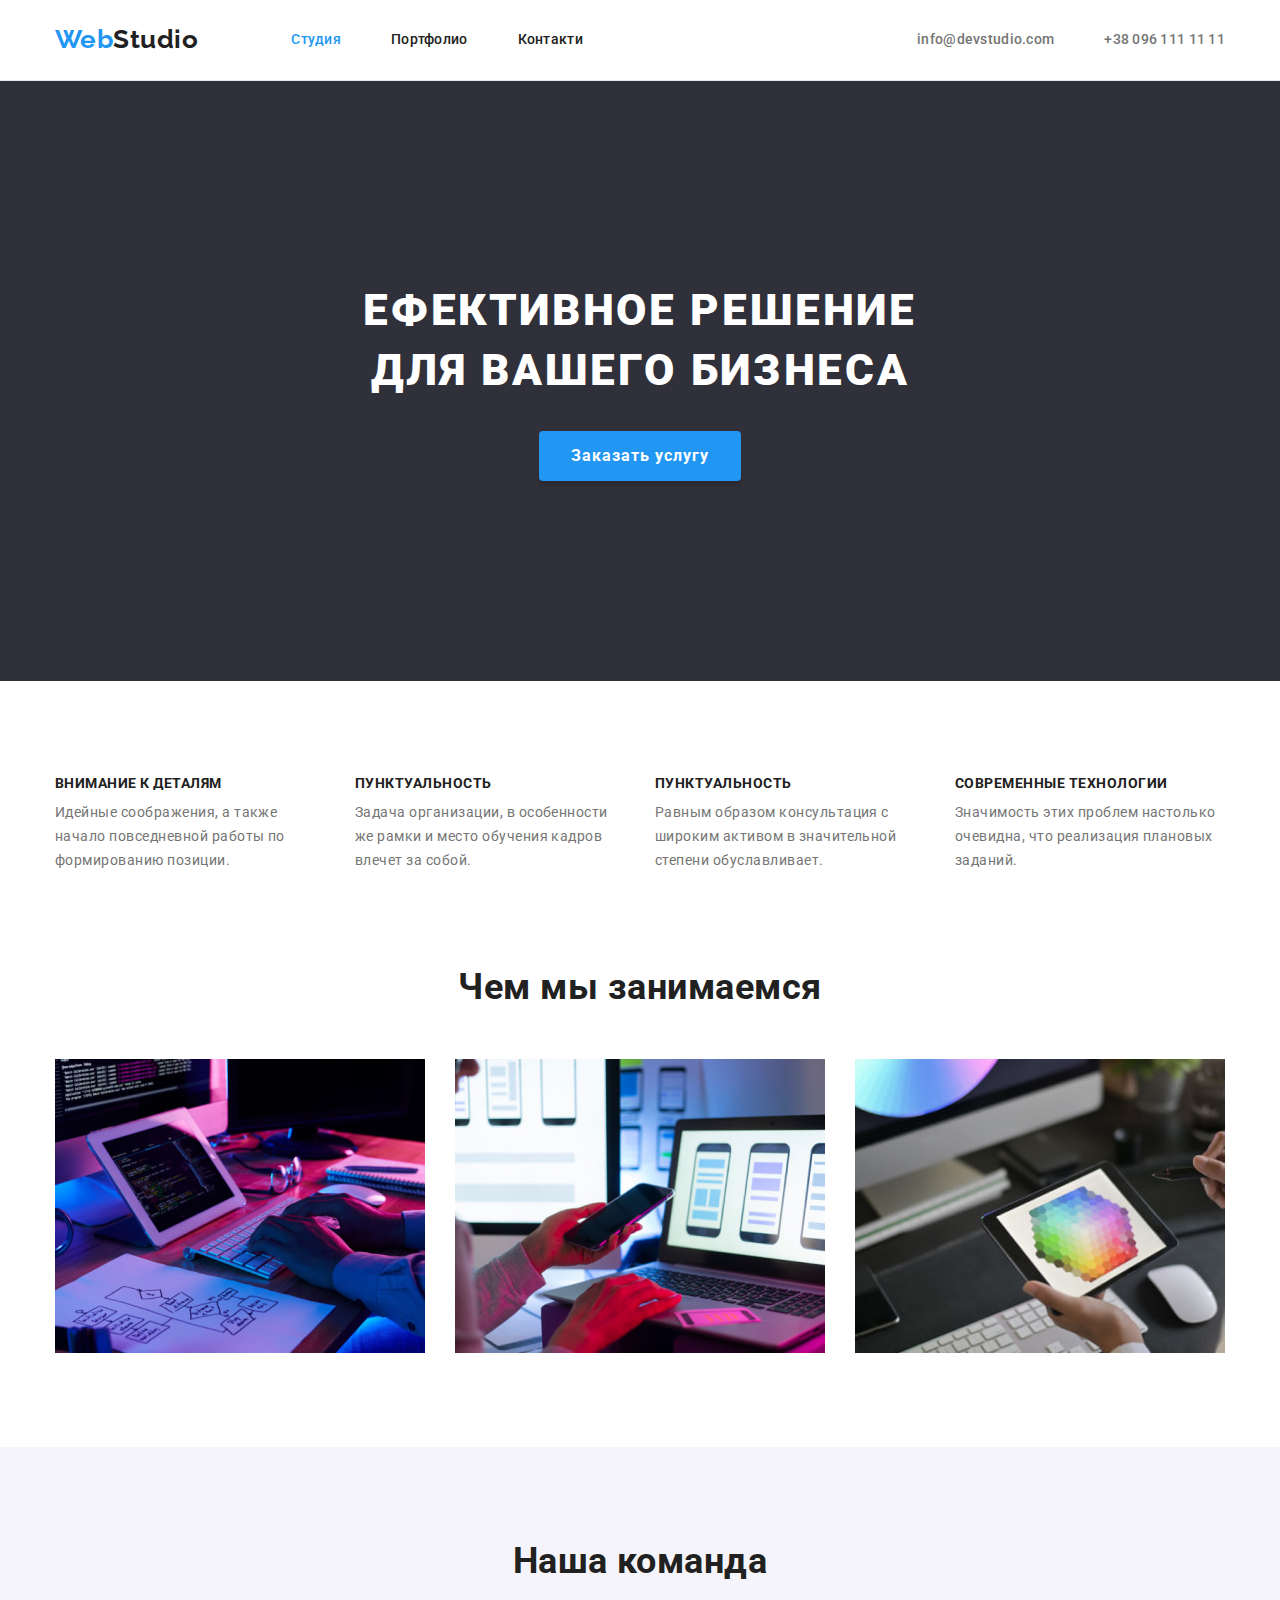
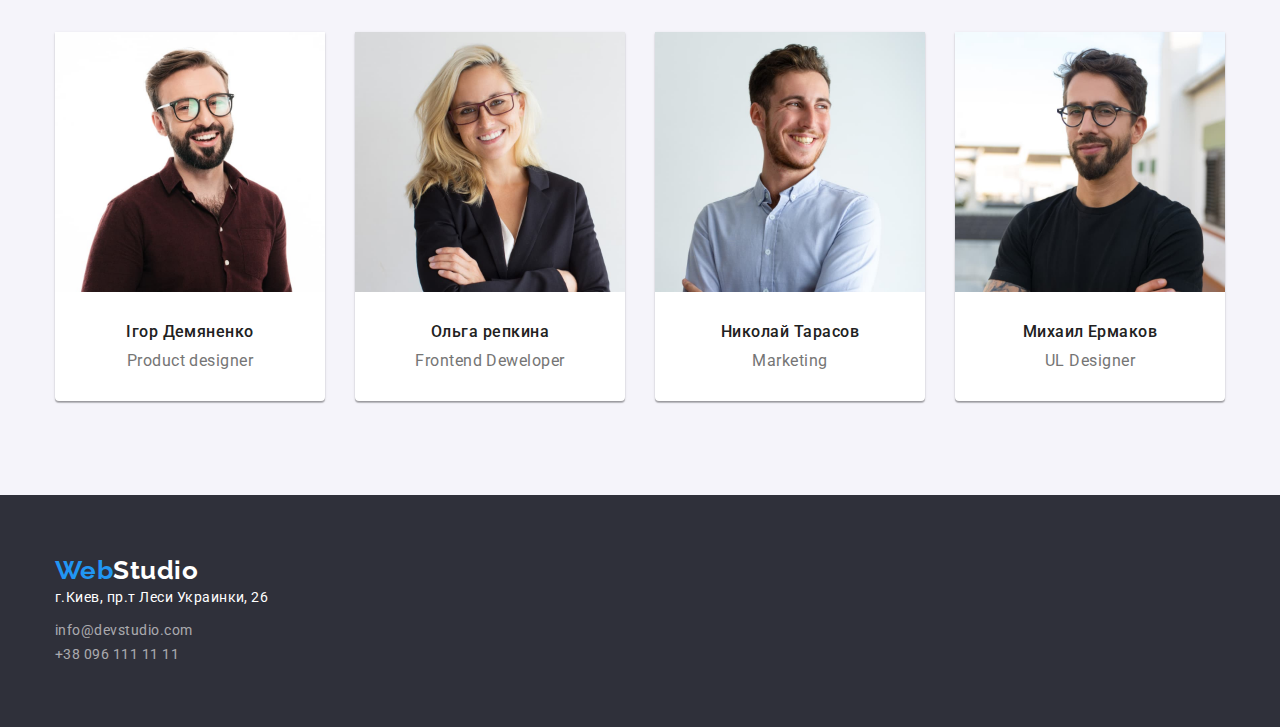
==== commit 67c554c7: "correction" ====
--- a/index.html
+++ b/index.html
@@ -93,7 +93,7 @@
 
       <!--our-work-->
       <section class="our-work">
-        <div class="container work">
+        <div class="container">
           <h2 class="section-title">Чем мы занимаемся</h2>
           <ul class="work-list">
             <li class="img-item">
@@ -110,7 +110,7 @@
       </section>
       <!--Our-team-->
       <section class="our-members">
-        <div class="container team">
+        <div class="container">
           <h2 class="section-title">Наша команда</h2>
           <ul class="img-list">
             <li class="team-item">
--- a/css/styles.css
+++ b/css/styles.css
@@ -11,7 +11,7 @@
 }
 body {
   font-family: 'Roboto', sans-serif;
-  background-color: var(--bgc-color-white);
+  background-color: var(--white-color);
   color: var(--title-text-color);
   letter-spacing: 0.03em;
 }
@@ -44,10 +44,10 @@
 /* Header */
 .header {
   background-color: var(--white-color);
+  border-bottom: 1px solid var(--bgc-color-white);
 }
 
 .container {
-  outline: solid 1px black;
   margin-left: auto;
   margin-right: auto;
   width: 1200px;
@@ -132,12 +132,12 @@
 }
 
 /* hero-section */
-.hero {
-  padding: 94px 0px;
-}
+
 .first-sec {
   text-align: center;
   align-items: center;
+  padding-bottom: 200px;
+  padding-top: 200px;
 
   background-color: var(--footer-color);
 }
@@ -195,7 +195,7 @@
 
 /* advantages */
 
-.advant {
+.advantages {
   padding: 94px 0px;
 }
 .advantages-list {
@@ -225,8 +225,8 @@
 }
 /* Our-work */
 
-.work {
-  padding: 94px 0px;
+.our-work {
+  padding-bottom: 94px;
 }
 .work-list {
   display: flex;
@@ -247,7 +247,7 @@
 .our-members {
   background-color: #f5f4fa;
 }
-.container.team {
+.our-members {
   padding: 94px 0px;
 }
 
@@ -261,6 +261,9 @@
 }
 .team-item {
   background-color: var(--white-color);
+  box-shadow: 0px 1px 3px rgba(0, 0, 0, 0.12), 0px 1px 1px rgba(0, 0, 0, 0.14),
+    0px 2px 1px rgba(0, 0, 0, 0.2);
+  border-radius: 0px 0px 4px 4px;
 }
 
 .mbr-name {
@@ -287,13 +290,18 @@
   background-color: var(--footer-color);
   padding: 60px 0px;
 }
-
+.logo-bot {
+  margin-bottom: 20px;
+}
 .main-adress {
   font-style: normal;
   font-size: 14px;
   line-height: 1.71;
   color: var(--bot-contact-rgb);
 }
+.main-adress :not(:last-child) {
+  margin-bottom: 9px;
+}
 .street {
   color: var(--white-color);
 }
@@ -306,11 +314,15 @@
 /* portfolio title */
 
 .header-prt {
-  background-color: var(--bgc-color-white);
-}
-.portfolio {
-  margin-bottom: 94px;
-}
+  background-color: var(--white-color);
+  border-bottom: 1px solid var(--bgc-color-white);
+}
+
+.section-prt {
+  padding-bottom: 68px;
+  padding-top: 120px;
+}
+
 .prt-title {
   font-size: 18px;
   line-height: 2;
@@ -325,13 +337,19 @@
 }
 .galery-item {
   margin-right: 30px;
+  margin-bottom: 30px;
+}
+.prt-descrition {
+  border: 1px solid #eeeeee;
+  border-top: 0px;
+  padding: 22px 24px;
 }
 
 .galery-item:nth-child(3n) {
   margin-right: 0px;
 }
 .galery-item :nth-last-child(-n + 3) {
-  margin-bottom: 0;
+  margin-bottom: 0px;
 }
 
 .prt-text {
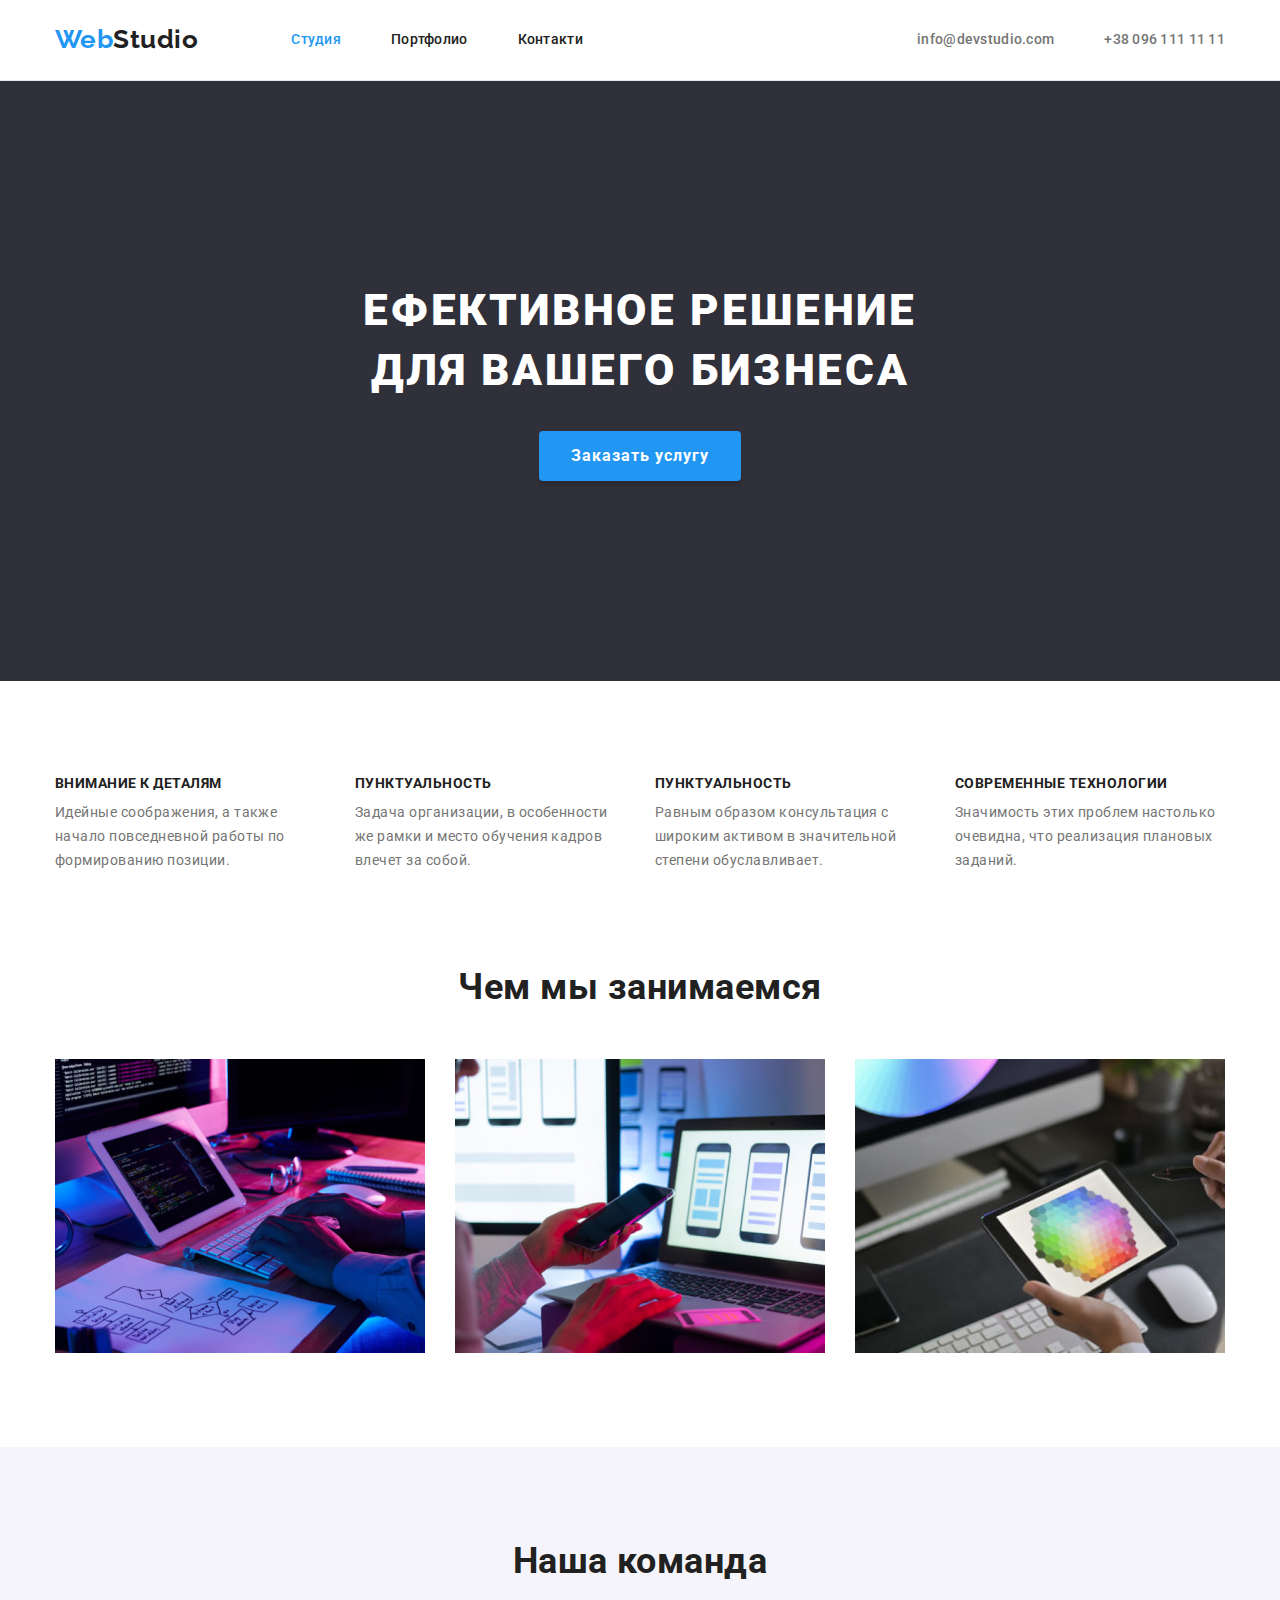
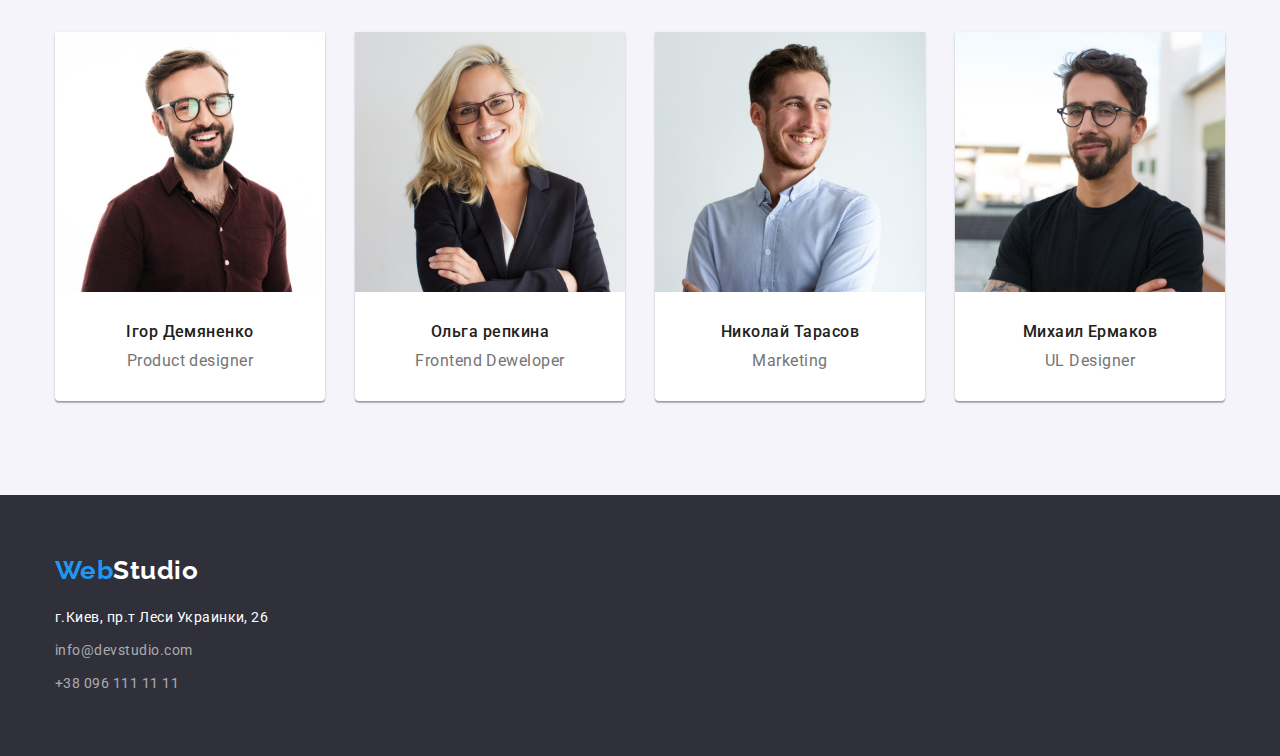
==== commit 0661acfe: "correction" ====
--- a/index.html
+++ b/index.html
@@ -144,10 +144,17 @@
       <div class="container">
         <a class="logo-bot" href="info@dvstudio.com"><span class="web">Web</span>Studio</a>
         <address class="main-adress">
-          <p class="street">г.Киев, пр.т Леси Украинки, 26</p>
-          <a class="bot-contact" href="mailto:info@devstudio.com">info@devstudio.com</a>
-          <br />
-          <a class="bot-contact" href="tel:+380961111111">+38 096 111 11 11</a>
+          <ul class="bot-address-list">
+            <li class="bot-address-item">
+              <a class="street-link" href="#">г.Киев, пр.т Леси Украинки, 26</a>
+            </li>
+            <li class="bot-address-item">
+              <a class="bot-contact-link" href="mailto:info@devstudio.com">info@devstudio.com</a>
+            </li>
+            <li class="bot-address-item">
+              <a class="bot-contact-link" href="tel:+380961111111">+38 096 111 11 11</a>
+            </li>
+          </ul>
         </address>
       </div>
     </footer>
--- a/css/styles.css
+++ b/css/styles.css
@@ -290,20 +290,20 @@
   background-color: var(--footer-color);
   padding: 60px 0px;
 }
-.logo-bot {
-  margin-bottom: 20px;
-}
+
 .main-adress {
+  margin-top: 20px;
+
   font-style: normal;
   font-size: 14px;
   line-height: 1.71;
   color: var(--bot-contact-rgb);
 }
-.main-adress :not(:last-child) {
+.bot-address-item:not(:last-child) {
   margin-bottom: 9px;
 }
-.street {
-  color: var(--white-color);
+.street-link {
+  color: rgba(255, 255, 255, 1);
 }
 
 .bot-contact:hover,
@@ -335,21 +335,23 @@
   flex-wrap: wrap;
   width: 370;
 }
-.galery-item {
-  margin-right: 30px;
-  margin-bottom: 30px;
-}
+
 .prt-descrition {
   border: 1px solid #eeeeee;
   border-top: 0px;
   padding: 22px 24px;
 }
 
+.galery-item {
+  margin-right: 30px;
+  margin-bottom: 30px;
+}
+
 .galery-item:nth-child(3n) {
-  margin-right: 0px;
-}
-.galery-item :nth-last-child(-n + 3) {
-  margin-bottom: 0px;
+  margin-right: 0;
+}
+.galery-item:nth-last-child(-n + 3) {
+  margin-bottom: 0;
 }
 
 .prt-text {
